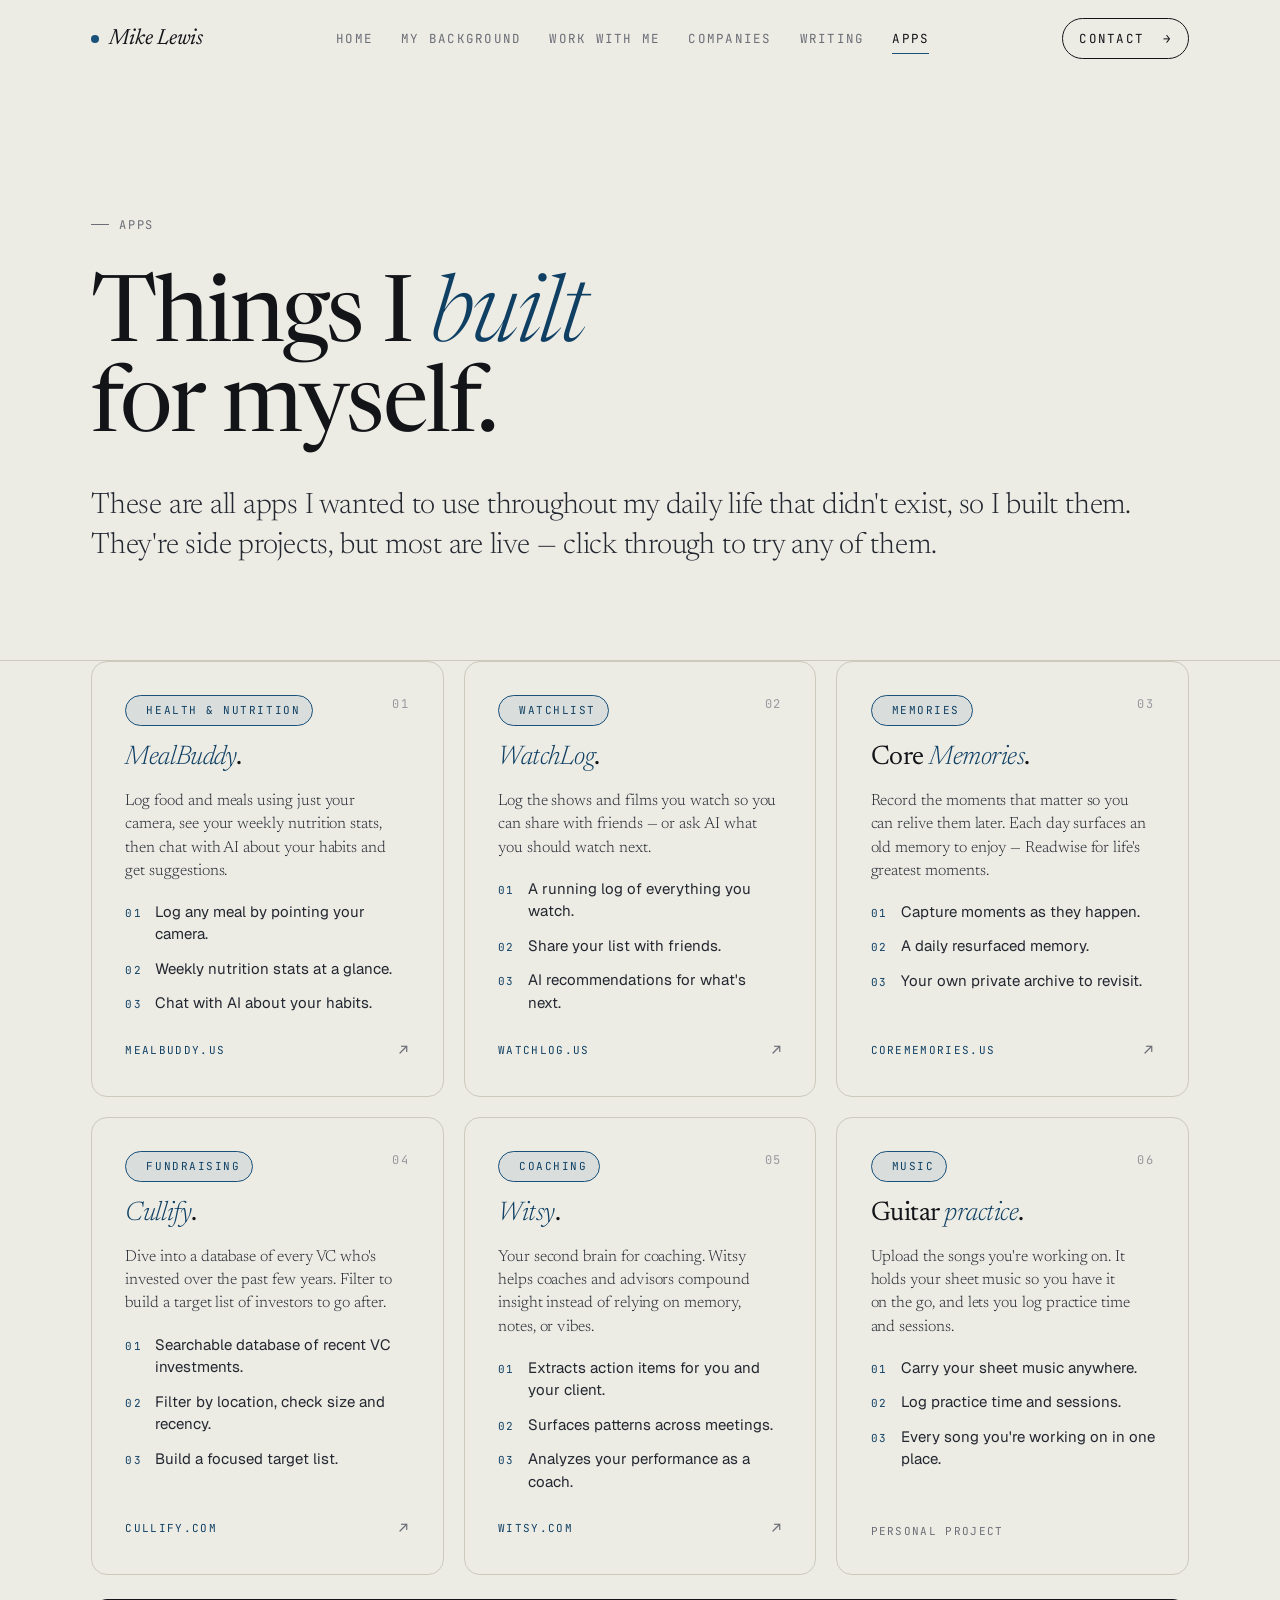
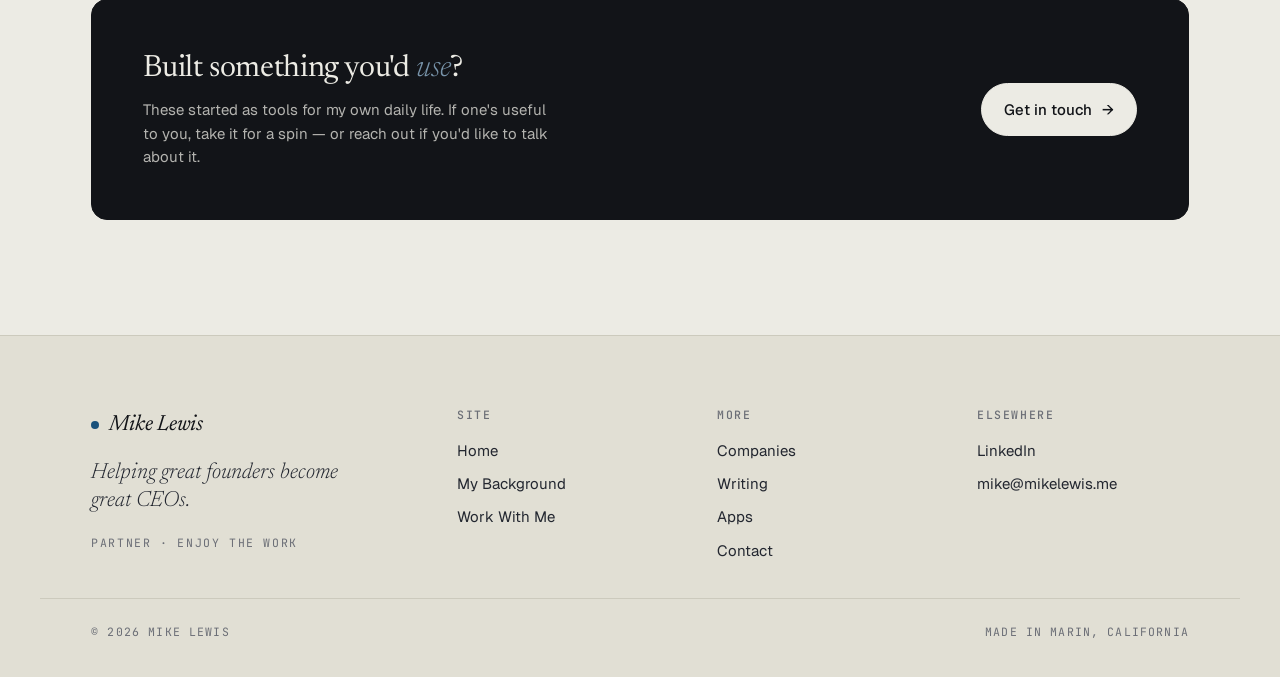
==== apps.html @ 2374118b "Add Apps page" ====
<!doctype html>
<html lang="en">
<head>
  <meta charset="utf-8" />
  <meta name="viewport" content="width=device-width, initial-scale=1" />
  <title>Apps — Mike Lewis</title>
  <meta name="description" content="Apps Mike Lewis built for his own daily life — MealBuddy, WatchLog, Core Memories, Cullify, Witsy and more. Most are live; try any of them." />
  <link rel="icon" type="image/svg+xml" href="favicon.svg" />
  <meta property="og:type" content="website" />
  <meta property="og:site_name" content="Mike Lewis" />
  <meta property="og:title" content="Apps — Mike Lewis" />
  <meta property="og:description" content="Apps Mike Lewis built for his own daily life — MealBuddy, WatchLog, Core Memories, Cullify, Witsy and more. Most are live; try any of them." />
  <meta property="og:image" content="https://mikelewis.me/images/Main%20Image%20of%20Mike.jpg" />
  <meta property="og:url" content="https://mikelewis.me/apps.html" />
  <meta name="twitter:card" content="summary_large_image" />
  <link rel="stylesheet" href="site.css" />
  <style>
    .page-hero { padding: clamp(72px, 10vw, 140px) 0 clamp(40px, 5vw, 64px); }
    .page-hero h1 { max-width: 16ch; }
    .page-hero .lede { margin-top: 32px; max-width: 62ch; }

    /* App grid ---------------------------------------------------- */
    .apps {
      display: grid;
      grid-template-columns: repeat(3, 1fr);
      gap: 20px;
    }
    @media (max-width: 980px) { .apps { grid-template-columns: 1fr 1fr; } }
    @media (max-width: 680px) { .apps { grid-template-columns: 1fr; } }

    .app {
      position: relative;
      border: 1px solid var(--rule);
      border-radius: 16px;
      background: var(--paper);
      padding: clamp(26px, 2.6vw, 34px);
      display: flex;
      flex-direction: column;
      gap: 18px;
      transition: background .25s ease, border-color .25s ease;
    }
    .app:hover { background: var(--paper-2); border-color: var(--rule-strong); }
    a.app:hover { border-color: var(--ink); }

    .app .top-row {
      display: flex; align-items: flex-start; justify-content: space-between; gap: 18px;
    }
    .app .cat {
      display: inline-flex; align-items: center; gap: 8px;
      font-family: var(--mono);
      font-size: 11px;
      letter-spacing: 0.14em;
      text-transform: uppercase;
      color: var(--accent-ink);
      padding: 6px 12px;
      border: 1px solid var(--accent);
      border-radius: 999px;
      background: color-mix(in oklab, var(--accent) 9%, transparent);
      white-space: nowrap;
    }
    .app .index {
      font-family: var(--mono);
      font-size: 12px;
      letter-spacing: 0.14em;
      color: var(--muted-2);
    }

    .app h3 {
      font-size: clamp(24px, 2.1vw, 30px);
      line-height: 1.05;
      letter-spacing: -0.018em;
    }
    .app h3 em { font-style: italic; color: var(--accent-ink); font-weight: 300; }

    .app .desc {
      font-family: var(--serif);
      font-size: clamp(16px, 1.2vw, 18px);
      font-weight: 300;
      line-height: 1.45;
      letter-spacing: -0.004em;
      color: var(--ink-2);
      margin: 0;
    }

    .app .features {
      list-style: none;
      padding: 0;
      margin: 0;
      display: flex;
      flex-direction: column;
      gap: 12px;
    }
    .app .features li {
      display: grid;
      grid-template-columns: 18px 1fr;
      gap: 12px;
      align-items: baseline;
      font-size: 15px;
      line-height: 1.5;
      color: var(--ink-2);
    }
    .app .features li .k {
      font-family: var(--mono);
      font-size: 11px;
      letter-spacing: 0.12em;
      color: var(--accent-ink);
    }

    .app .foot {
      margin-top: auto;
      padding-top: 6px;
      display: flex; align-items: center; justify-content: space-between; gap: 10px;
      font-family: var(--mono);
      font-size: 11px;
      letter-spacing: 0.12em;
      text-transform: uppercase;
      color: var(--muted);
    }
    .app .foot .domain { color: var(--accent-ink); }
    .app .foot .private { color: var(--muted); }
    .app .foot .arrow { font-size: 15px; transition: transform .2s ease; }
    a.app:hover .foot .arrow { transform: translate(2px, -2px); }

    /* Closing band ------------------------------------------------ */
    .apps-note {
      margin-top: 24px;
      border: 1px solid var(--ink);
      border-radius: 16px;
      background: var(--ink);
      color: var(--paper);
      padding: clamp(32px, 4vw, 52px);
      display: flex;
      align-items: center;
      justify-content: space-between;
      gap: 32px;
      flex-wrap: wrap;
    }
    .apps-note h3 { color: var(--paper); font-size: clamp(24px, 2.4vw, 34px); max-width: 20ch; }
    .apps-note h3 em { font-style: italic; color: color-mix(in oklab, var(--accent) 55%, var(--paper)); font-weight: 300; }
    .apps-note p { color: color-mix(in oklab, var(--paper) 74%, transparent); max-width: 44ch; margin: 12px 0 0; font-size: 15px; }
    .apps-note .btn { background: var(--paper); color: var(--ink); border-color: var(--paper); }
    .apps-note .btn:hover { background: var(--paper-2); }
  </style>
</head>
<body>

<header class="nav">
  <div class="nav-inner">
    <a href="index.html" class="brand"><span class="dot"></span> Mike Lewis</a>
    <nav class="nav-links" aria-label="Primary">
      <a href="index.html">Home</a>
      <a href="my-background.html">My Background</a>
      <a href="work-with-me.html">Work With Me</a>
      <a href="companies.html">Companies</a>
      <a href="writing.html">Writing</a>
      <a href="apps.html" class="active">Apps</a>
    </nav>
    <a href="contact.html" class="nav-cta">Contact &nbsp;→</a>
    <button class="nav-mobile-toggle" aria-label="Menu">≡</button>
  </div>
  <div class="nav-drawer" hidden>
    <nav class="nav-links" aria-label="Mobile">
      <a href="index.html">Home</a>
      <a href="my-background.html">My Background</a>
      <a href="work-with-me.html">Work With Me</a>
      <a href="companies.html">Companies</a>
      <a href="writing.html">Writing</a>
      <a href="apps.html">Apps</a>
    </nav>
    <a href="contact.html" class="nav-cta">Contact &nbsp;→</a>
  </div>
</header>

<main data-screen-label="Apps">

  <section class="page-hero">
    <div class="wrap">
      <p class="eyebrow reveal">Apps</p>
      <h1 class="reveal" style="margin-top:28px;">
        Things I <em>built</em> for myself.
      </h1>
      <p class="lede reveal">
        These are all apps I wanted to use throughout my daily life that didn't
        exist, so I built them. They're side projects, but most are live — click
        through to try any of them.
      </p>
    </div>
  </section>

  <section style="padding-top: 0;" data-screen-label="Apps / The apps">
    <div class="wrap">
      <div class="apps">

        <a class="app reveal" href="https://mealbuddy.us" target="_blank" rel="noopener" data-screen-label="Apps / MealBuddy">
          <div class="top-row">
            <span class="cat"><span class="dot"></span> Health &amp; Nutrition</span>
            <span class="index">01</span>
          </div>
          <h3><em>MealBuddy</em>.</h3>
          <p class="desc">
            Log food and meals using just your camera, see your weekly nutrition
            stats, then chat with AI about your habits and get suggestions.
          </p>
          <ul class="features">
            <li><span class="k">01</span><span>Log any meal by pointing your camera.</span></li>
            <li><span class="k">02</span><span>Weekly nutrition stats at a glance.</span></li>
            <li><span class="k">03</span><span>Chat with AI about your habits.</span></li>
          </ul>
          <div class="foot"><span class="domain">mealbuddy.us</span><span class="arrow">↗</span></div>
        </a>

        <a class="app reveal" href="https://watchlog.us" target="_blank" rel="noopener" data-screen-label="Apps / WatchLog">
          <div class="top-row">
            <span class="cat"><span class="dot"></span> Watchlist</span>
            <span class="index">02</span>
          </div>
          <h3><em>WatchLog</em>.</h3>
          <p class="desc">
            Log the shows and films you watch so you can share with friends — or
            ask AI what you should watch next.
          </p>
          <ul class="features">
            <li><span class="k">01</span><span>A running log of everything you watch.</span></li>
            <li><span class="k">02</span><span>Share your list with friends.</span></li>
            <li><span class="k">03</span><span>AI recommendations for what's next.</span></li>
          </ul>
          <div class="foot"><span class="domain">watchlog.us</span><span class="arrow">↗</span></div>
        </a>

        <a class="app reveal" href="https://corememories.us" target="_blank" rel="noopener" data-screen-label="Apps / Core Memories">
          <div class="top-row">
            <span class="cat"><span class="dot"></span> Memories</span>
            <span class="index">03</span>
          </div>
          <h3>Core <em>Memories</em>.</h3>
          <p class="desc">
            Record the moments that matter so you can relive them later. Each day
            surfaces an old memory to enjoy — Readwise for life's greatest moments.
          </p>
          <ul class="features">
            <li><span class="k">01</span><span>Capture moments as they happen.</span></li>
            <li><span class="k">02</span><span>A daily resurfaced memory.</span></li>
            <li><span class="k">03</span><span>Your own private archive to revisit.</span></li>
          </ul>
          <div class="foot"><span class="domain">corememories.us</span><span class="arrow">↗</span></div>
        </a>

        <a class="app reveal" href="https://cullify.com" target="_blank" rel="noopener" data-screen-label="Apps / Cullify">
          <div class="top-row">
            <span class="cat"><span class="dot"></span> Fundraising</span>
            <span class="index">04</span>
          </div>
          <h3><em>Cullify</em>.</h3>
          <p class="desc">
            Dive into a database of every VC who's invested over the past few
            years. Filter to build a target list of investors to go after.
          </p>
          <ul class="features">
            <li><span class="k">01</span><span>Searchable database of recent VC investments.</span></li>
            <li><span class="k">02</span><span>Filter by location, check size and recency.</span></li>
            <li><span class="k">03</span><span>Build a focused target list.</span></li>
          </ul>
          <div class="foot"><span class="domain">cullify.com</span><span class="arrow">↗</span></div>
        </a>

        <a class="app reveal" href="https://witsy.com" target="_blank" rel="noopener" data-screen-label="Apps / Witsy">
          <div class="top-row">
            <span class="cat"><span class="dot"></span> Coaching</span>
            <span class="index">05</span>
          </div>
          <h3><em>Witsy</em>.</h3>
          <p class="desc">
            Your second brain for coaching. Witsy helps coaches and advisors
            compound insight instead of relying on memory, notes, or vibes.
          </p>
          <ul class="features">
            <li><span class="k">01</span><span>Extracts action items for you and your client.</span></li>
            <li><span class="k">02</span><span>Surfaces patterns across meetings.</span></li>
            <li><span class="k">03</span><span>Analyzes your performance as a coach.</span></li>
          </ul>
          <div class="foot"><span class="domain">witsy.com</span><span class="arrow">↗</span></div>
        </a>

        <article class="app reveal" data-screen-label="Apps / Guitar practice">
          <div class="top-row">
            <span class="cat"><span class="dot"></span> Music</span>
            <span class="index">06</span>
          </div>
          <h3>Guitar <em>practice</em>.</h3>
          <p class="desc">
            Upload the songs you're working on. It holds your sheet music so you
            have it on the go, and lets you log practice time and sessions.
          </p>
          <ul class="features">
            <li><span class="k">01</span><span>Carry your sheet music anywhere.</span></li>
            <li><span class="k">02</span><span>Log practice time and sessions.</span></li>
            <li><span class="k">03</span><span>Every song you're working on in one place.</span></li>
          </ul>
          <div class="foot"><span class="private">Personal project</span></div>
        </article>

      </div>

      <div class="apps-note reveal">
        <div>
          <h3>Built something you'd <em>use</em>?</h3>
          <p>These started as tools for my own daily life. If one's useful to you, take it for a spin — or reach out if you'd like to talk about it.</p>
        </div>
        <a href="contact.html" class="btn">Get in touch <span class="arrow">→</span></a>
      </div>
    </div>
  </section>

</main>

<footer class="footer">
  <div class="footer-inner">
    <div>
      <a href="index.html" class="brand"><span class="dot"></span> Mike Lewis</a>
      <p class="tagline" style="margin-top:16px;">Helping great founders become great CEOs.</p>
      <p class="mono" style="font-size:11.5px; letter-spacing:0.14em; text-transform:uppercase; color:var(--muted); margin:0;">Partner · Enjoy The Work</p>
    </div>
    <div>
      <h4>Site</h4>
      <ul class="footer-nav">
        <li><a href="index.html">Home</a></li>
        <li><a href="my-background.html">My Background</a></li>
        <li><a href="work-with-me.html">Work With Me</a></li>
      </ul>
    </div>
    <div>
      <h4>More</h4>
      <ul class="footer-nav">
        <li><a href="companies.html">Companies</a></li>
        <li><a href="writing.html">Writing</a></li>
        <li><a href="apps.html">Apps</a></li>
        <li><a href="contact.html">Contact</a></li>
      </ul>
    </div>
    <div>
      <h4>Elsewhere</h4>
      <ul>
        <li><a href="https://www.linkedin.com/in/mikelewis/" target="_blank" rel="noopener">LinkedIn</a></li>
        <li><a href="mailto:mike@mikelewis.me">mike@mikelewis.me</a></li>
      </ul>
    </div>
  </div>
  <div class="footer-meta">
    <span>© 2026 Mike Lewis</span>
    <span>Made in Marin, California</span>
  </div>
</footer>

<script src="site.js"></script>
</body>
</html>
---- site.css ----
/* ------------------------------------------------------------------
   Mike Lewis — shared site styles
   Aesthetic: cool neutral bone paper, editorial serif headlines with
   italic emphasis, mono labels, restrained deep ink-blue accent.
   Reads advisor / operator, not editorial-warm.
------------------------------------------------------------------ */

@import url("https://fonts.googleapis.com/css2?family=Newsreader:ital,opsz,wght@0,6..72,300..700;1,6..72,300..700&family=Geist:wght@300..700&family=JetBrains+Mono:wght@400;500&display=swap");

:root {
  /* Palette */
  --paper:        #ecebe4;
  --paper-2:      #e1dfd4;
  --paper-3:      #d4d1c4;
  --ink:          #121418;
  --ink-2:        #232730;
  --muted:        #6b6e76;
  --muted-2:      #98999f;
  --rule:         #cccabd;
  --rule-strong:  #b4b1a1;
  --accent:       oklch(0.42 0.09 245);  /* deep ink-blue */
  --accent-ink:   oklch(0.36 0.08 245);

  /* Type */
  --serif: "Newsreader", "Source Serif Pro", Georgia, serif;
  --sans:  "Geist", -apple-system, BlinkMacSystemFont, "Helvetica Neue", Helvetica, Arial, sans-serif;
  --mono:  "JetBrains Mono", ui-monospace, "SFMono-Regular", Menlo, Consolas, monospace;

  /* Rhythm */
  --maxw: 1200px;
  --gutter: clamp(20px, 4vw, 56px);
}

* { box-sizing: border-box; }

html, body {
  margin: 0;
  padding: 0;
  background: var(--paper);
  color: var(--ink);
  font-family: var(--sans);
  font-size: 17px;
  line-height: 1.55;
  -webkit-font-smoothing: antialiased;
  text-rendering: optimizeLegibility;
}

img, svg { display: block; max-width: 100%; }

a { color: inherit; text-decoration: none; }

::selection { background: var(--ink); color: var(--paper); }

/* Type ------------------------------------------------------------ */

h1, h2, h3, h4 {
  font-family: var(--serif);
  font-weight: 400;
  letter-spacing: -0.012em;
  line-height: 1.05;
  margin: 0;
  text-wrap: balance;
}

h1 {
  font-size: clamp(48px, 7.2vw, 104px);
  letter-spacing: -0.022em;
  line-height: 0.98;
}
h1 em, h2 em, h3 em {
  font-style: italic;
  color: var(--accent-ink);
  font-weight: 300;
}

h2 { font-size: clamp(34px, 4.4vw, 60px); }
h3 { font-size: clamp(22px, 2.2vw, 30px); line-height: 1.15; }
h4 { font-size: clamp(18px, 1.6vw, 22px); line-height: 1.25; }

p { margin: 0 0 1em; text-wrap: pretty; }

.lede {
  font-family: var(--serif);
  font-size: clamp(22px, 2.3vw, 30px);
  line-height: 1.35;
  font-weight: 300;
  color: var(--ink-2);
  letter-spacing: -0.008em;
  max-width: 28ch;
}

.eyebrow {
  font-family: var(--mono);
  text-transform: uppercase;
  font-size: 12px;
  letter-spacing: 0.14em;
  color: var(--muted);
  display: inline-flex;
  align-items: center;
  gap: 10px;
}
.eyebrow::before {
  content: "";
  display: inline-block;
  width: 18px;
  height: 1px;
  background: var(--muted);
}

.mono { font-family: var(--mono); }
.serif { font-family: var(--serif); }

.italic { font-style: italic; color: var(--accent-ink); font-weight: 300; }

.muted { color: var(--muted); }

/* Layout ---------------------------------------------------------- */

.wrap {
  max-width: var(--maxw);
  margin: 0 auto;
  padding: 0 var(--gutter);
}

section {
  padding: clamp(64px, 9vw, 128px) 0;
  position: relative;
}

section + section { border-top: 1px solid var(--rule); }

.section-head {
  display: grid;
  grid-template-columns: 220px 1fr;
  gap: 48px;
  margin-bottom: 56px;
  align-items: baseline;
}
.section-head .label { padding-top: 8px; }
@media (max-width: 800px) {
  .section-head { grid-template-columns: 1fr; gap: 18px; margin-bottom: 36px; }
}

/* Nav ------------------------------------------------------------- */

.nav {
  position: sticky;
  top: 0;
  z-index: 50;
  background: color-mix(in oklab, var(--paper) 88%, transparent);
  backdrop-filter: saturate(120%) blur(8px);
  border-bottom: 1px solid transparent;
  transition: border-color .25s ease, background .25s ease;
}
.nav.scrolled { border-bottom-color: var(--rule); }

.nav-inner {
  max-width: var(--maxw);
  margin: 0 auto;
  padding: 18px var(--gutter);
  display: flex;
  align-items: center;
  justify-content: space-between;
  gap: 24px;
}

.brand {
  font-family: var(--serif);
  font-size: 22px;
  font-style: italic;
  font-weight: 400;
  letter-spacing: -0.01em;
  display: inline-flex;
  align-items: center;
  gap: 10px;
}
.brand .dot {
  width: 8px; height: 8px; border-radius: 50%;
  background: var(--accent);
  display: inline-block;
}

.nav-links {
  display: flex;
  gap: 28px;
  font-family: var(--mono);
  font-size: 12.5px;
  text-transform: uppercase;
  letter-spacing: 0.10em;
  color: var(--muted);
}
.nav-links a {
  position: relative;
  padding: 6px 0;
  transition: color .15s ease;
}
.nav-links a:hover { color: var(--ink); }
.nav-links a.active { color: var(--ink); }
.nav-links a.active::after {
  content: "";
  position: absolute;
  left: 0; right: 0;
  bottom: 0;
  height: 1px;
  background: var(--accent);
}

.nav-cta {
  font-family: var(--mono);
  font-size: 12.5px;
  text-transform: uppercase;
  letter-spacing: 0.10em;
  padding: 10px 16px;
  border: 1px solid var(--ink);
  border-radius: 999px;
  color: var(--ink);
  transition: background .15s ease, color .15s ease;
}
.nav-cta:hover { background: var(--ink); color: var(--paper); }

.nav-mobile-toggle {
  display: none;
  border: 1px solid var(--rule-strong);
  background: transparent;
  width: 38px; height: 38px;
  border-radius: 999px;
  color: var(--ink);
  cursor: pointer;
  font-family: var(--mono);
  font-size: 14px;
}

@media (max-width: 900px) {
  .nav-links, .nav-cta { display: none; }
  .nav-mobile-toggle { display: inline-flex; align-items: center; justify-content: center; }
  .nav-drawer .nav-links { display: flex; flex-direction: column; gap: 8px; padding: 8px 0 18px; }
  .nav-drawer .nav-cta { display: inline-flex; align-self: flex-start; margin-bottom: 8px; }
  .nav-drawer { padding: 8px var(--gutter) 24px; border-top: 1px solid var(--rule); }
  .nav-drawer[hidden] { display: none; }
}

/* Buttons --------------------------------------------------------- */

.btn {
  display: inline-flex;
  align-items: center;
  gap: 10px;
  font-family: var(--sans);
  font-size: 15px;
  font-weight: 500;
  padding: 14px 22px;
  border-radius: 999px;
  border: 1px solid var(--ink);
  background: var(--ink);
  color: var(--paper);
  cursor: pointer;
  transition: transform .15s ease, background .15s ease, color .15s ease;
}
.btn:hover { background: var(--ink-2); }
.btn .arrow { transition: transform .2s ease; }
.btn:hover .arrow { transform: translateX(3px); }
.btn.ghost {
  background: transparent;
  color: var(--ink);
}
.btn.ghost:hover { background: var(--ink); color: var(--paper); }
.btn.link {
  border: none;
  background: transparent;
  color: var(--ink);
  padding: 0;
  border-radius: 0;
  border-bottom: 1px solid var(--ink);
  padding-bottom: 3px;
  font-weight: 500;
  font-size: 16px;
}
.btn.link:hover { color: var(--accent-ink); border-color: var(--accent); }

/* Cards ----------------------------------------------------------- */

.card {
  background: var(--paper);
  border: 1px solid var(--rule);
  border-radius: 14px;
  padding: 32px 28px;
  display: flex;
  flex-direction: column;
  gap: 14px;
  transition: background .2s ease, border-color .2s ease, transform .2s ease;
}
.card:hover { background: var(--paper-2); border-color: var(--rule-strong); }

.card .num {
  font-family: var(--mono);
  font-size: 12px;
  letter-spacing: 0.14em;
  color: var(--muted);
}

.card h3 { letter-spacing: -0.015em; }
.card p { color: var(--ink-2); margin: 0; }

/* Tiles (Explore further) ---------------------------------------- */

.tile {
  display: block;
  padding: 36px 32px;
  border: 1px solid var(--rule);
  border-radius: 16px;
  background: var(--paper);
  transition: background .2s ease, border-color .2s ease;
  height: 100%;
}
.tile:hover { background: var(--paper-2); border-color: var(--ink); }
.tile .arrow-row {
  display: flex; justify-content: space-between; align-items: flex-end;
  margin-top: 56px;
}
.tile .arrow-row .arrow { font-family: var(--mono); font-size: 22px; }
.tile .arrow-row .label { font-family: var(--mono); font-size: 11.5px; letter-spacing: 0.14em; color: var(--muted); text-transform: uppercase; }
.tile h3 { font-size: 30px; line-height: 1.05; max-width: 18ch; }

/* Quote ----------------------------------------------------------- */

.quote {
  font-family: var(--serif);
  font-size: clamp(26px, 3vw, 40px);
  line-height: 1.2;
  font-weight: 300;
  letter-spacing: -0.012em;
  text-wrap: balance;
}
.quote em { font-style: italic; color: var(--accent-ink); }
.attribution {
  font-family: var(--mono);
  font-size: 12px;
  letter-spacing: 0.14em;
  text-transform: uppercase;
  color: var(--muted);
  margin-top: 18px;
  display: flex; align-items: center; gap: 12px;
}
.attribution::before {
  content: "";
  width: 28px; height: 1px;
  background: var(--muted);
  display: inline-block;
}

/* Footer ---------------------------------------------------------- */

.footer {
  border-top: 1px solid var(--rule);
  background: var(--paper-2);
}
.footer-inner {
  max-width: var(--maxw);
  margin: 0 auto;
  padding: 72px var(--gutter) 36px;
  display: grid;
  grid-template-columns: 1.5fr 1fr 1fr 1fr;
  gap: 48px;
}
.footer h4 {
  font-family: var(--mono);
  font-size: 11.5px;
  letter-spacing: 0.14em;
  text-transform: uppercase;
  color: var(--muted);
  font-weight: 500;
  margin: 0 0 16px;
}
.footer ul { list-style: none; padding: 0; margin: 0; display: flex; flex-direction: column; gap: 10px; font-size: 15px; }
.footer ul a { color: var(--ink-2); }
.footer ul a:hover { color: var(--accent-ink); }
.footer-meta {
  max-width: var(--maxw);
  margin: 0 auto;
  padding: 24px var(--gutter) 36px;
  border-top: 1px solid var(--rule);
  font-family: var(--mono);
  font-size: 11.5px;
  letter-spacing: 0.10em;
  text-transform: uppercase;
  color: var(--muted);
  display: flex; justify-content: space-between; align-items: center; flex-wrap: wrap; gap: 12px;
}
.footer .tagline {
  font-family: var(--serif);
  font-style: italic;
  font-size: 22px;
  line-height: 1.3;
  color: var(--ink-2);
  font-weight: 300;
  max-width: 22ch;
  margin: 0 0 18px;
}
@media (max-width: 800px) {
  .footer-inner { grid-template-columns: 1fr 1fr; }
}

/* Reveal animation ----------------------------------------------- */

.reveal {
  opacity: 0;
  transform: translateY(14px);
  transition: opacity .8s ease, transform .8s ease;
}
.reveal.in {
  opacity: 1;
  transform: none;
}
@media (prefers-reduced-motion: reduce) {
  .reveal { opacity: 1; transform: none; transition: none; }
}

/* Striped placeholder -------------------------------------------- */

.placeholder {
  position: relative;
  background:
    repeating-linear-gradient(135deg,
      var(--paper-3) 0 12px,
      var(--paper-2) 12px 24px);
  border: 1px solid var(--rule-strong);
  border-radius: 12px;
  display: flex;
  align-items: center;
  justify-content: center;
  color: var(--muted);
  font-family: var(--mono);
  font-size: 11.5px;
  letter-spacing: 0.14em;
  text-transform: uppercase;
  overflow: hidden;
}
.placeholder span {
  background: var(--paper);
  border: 1px solid var(--rule-strong);
  padding: 6px 10px;
  border-radius: 999px;
}

/* Form ----------------------------------------------------------- */

.field {
  display: flex;
  flex-direction: column;
  gap: 8px;
}
.field label {
  font-family: var(--mono);
  font-size: 11.5px;
  letter-spacing: 0.14em;
  text-transform: uppercase;
  color: var(--muted);
}
.field input, .field textarea, .field select {
  font-family: var(--sans);
  font-size: 16px;
  color: var(--ink);
  background: transparent;
  border: none;
  border-bottom: 1px solid var(--rule-strong);
  padding: 12px 0;
  transition: border-color .15s ease;
  width: 100%;
  border-radius: 0;
  outline: none;
}
.field input:focus, .field textarea:focus, .field select:focus { border-bottom-color: var(--ink); }
.field textarea { resize: vertical; min-height: 140px; line-height: 1.55; }
.field.error input, .field.error textarea {
  border-bottom-color: var(--accent);
}
.field .error-msg {
  font-family: var(--mono);
  font-size: 11px;
  letter-spacing: 0.10em;
  text-transform: uppercase;
  color: var(--accent-ink);
}

/* Utility -------------------------------------------------------- */

.hr-soft { height: 1px; background: var(--rule); border: 0; margin: 0; }
.flex { display: flex; }
.col { display: flex; flex-direction: column; }
.gap-sm { gap: 12px; }
.gap-md { gap: 24px; }
.gap-lg { gap: 48px; }
.center { text-align: center; }

/* List with hairline dividers ------------------------------------ */

ul.hairline {
  list-style: none;
  padding: 0;
  margin: 0;
  border-top: 1px solid var(--rule);
}
ul.hairline li {
  display: grid;
  grid-template-columns: 60px 1fr auto;
  gap: 32px;
  padding: 28px 0;
  border-bottom: 1px solid var(--rule);
  align-items: baseline;
}
ul.hairline li .idx {
  font-family: var(--mono);
  font-size: 12px;
  color: var(--muted);
  letter-spacing: 0.10em;
}
ul.hairline li .body {
  font-family: var(--serif);
  font-size: clamp(20px, 2vw, 26px);
  line-height: 1.3;
  letter-spacing: -0.01em;
  color: var(--ink);
  font-weight: 300;
}
ul.hairline li .body em { font-style: italic; color: var(--accent-ink); }
ul.hairline li .meta {
  font-family: var(--mono);
  font-size: 11.5px;
  color: var(--muted);
  letter-spacing: 0.10em;
  text-transform: uppercase;
}
@media (max-width: 700px) {
  ul.hairline li { grid-template-columns: 40px 1fr; gap: 16px; }
  ul.hairline li .meta { grid-column: 1 / -1; padding-left: 56px; }
}
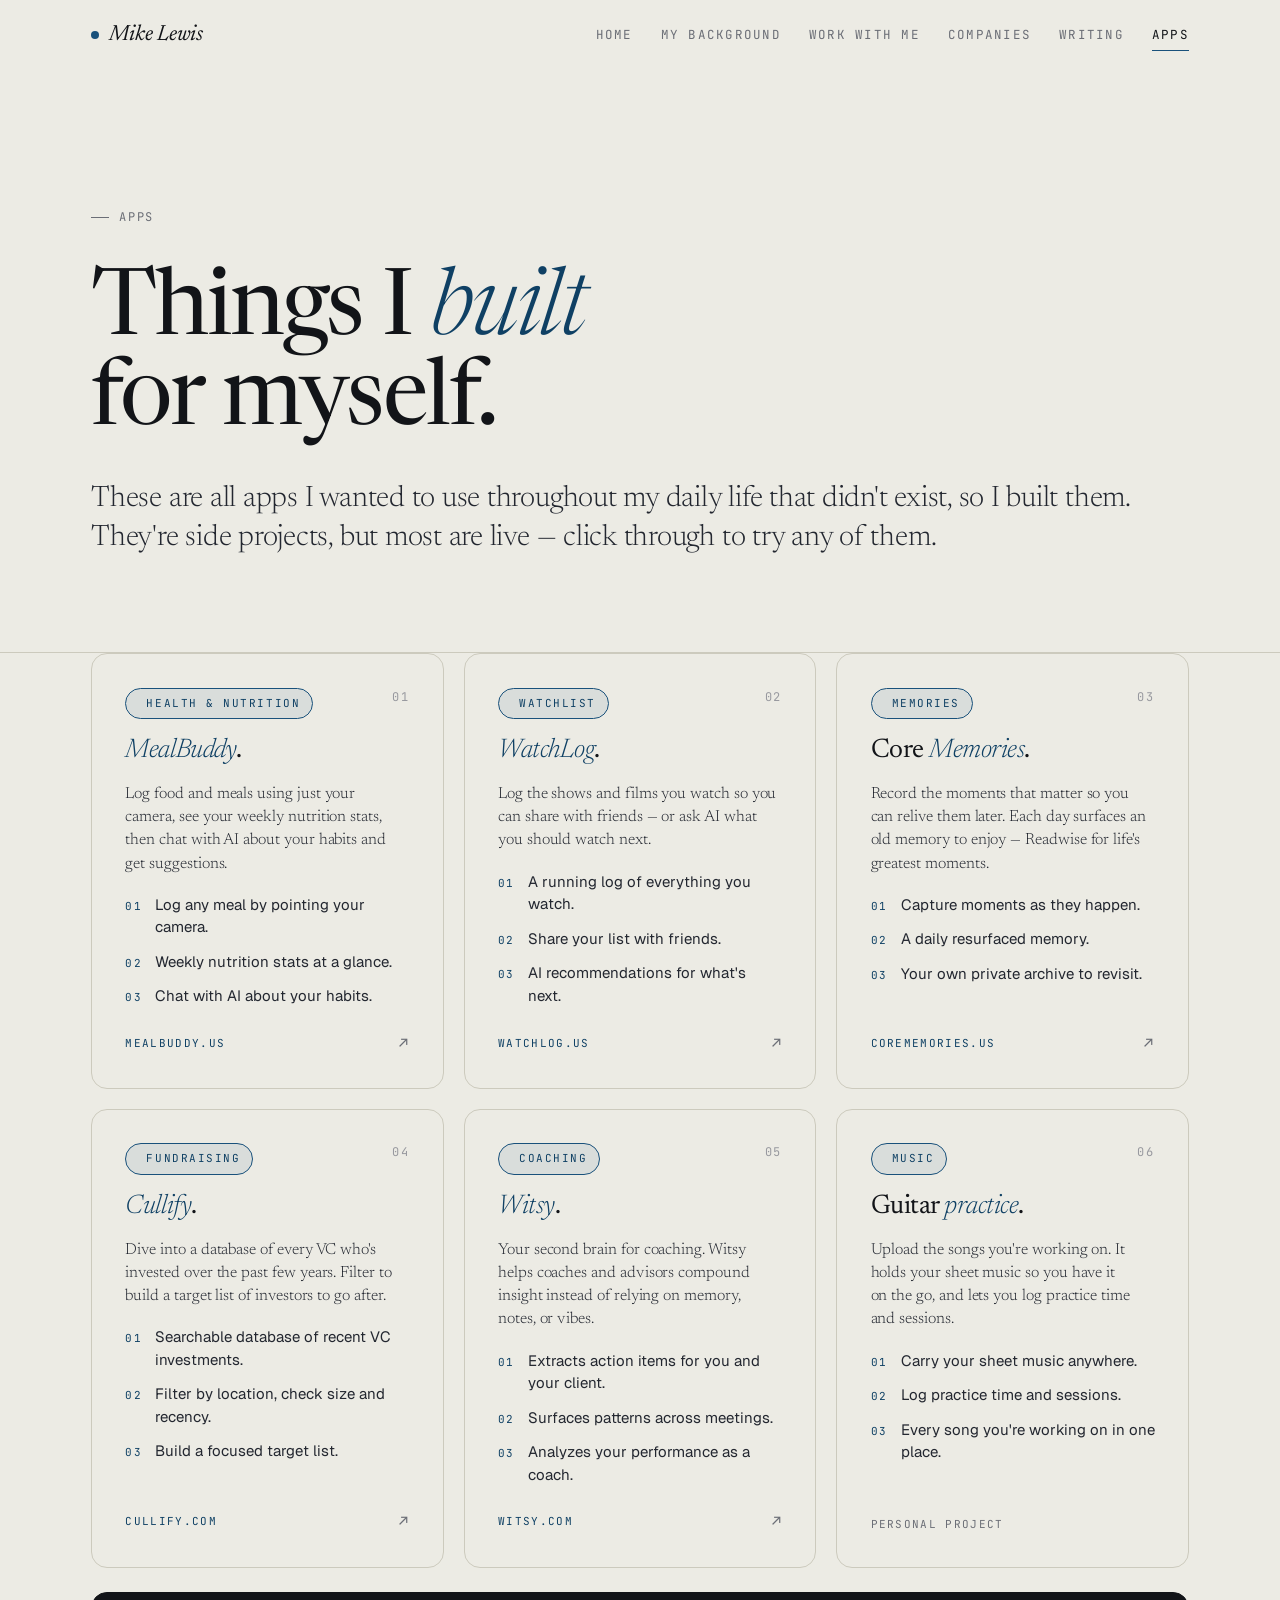
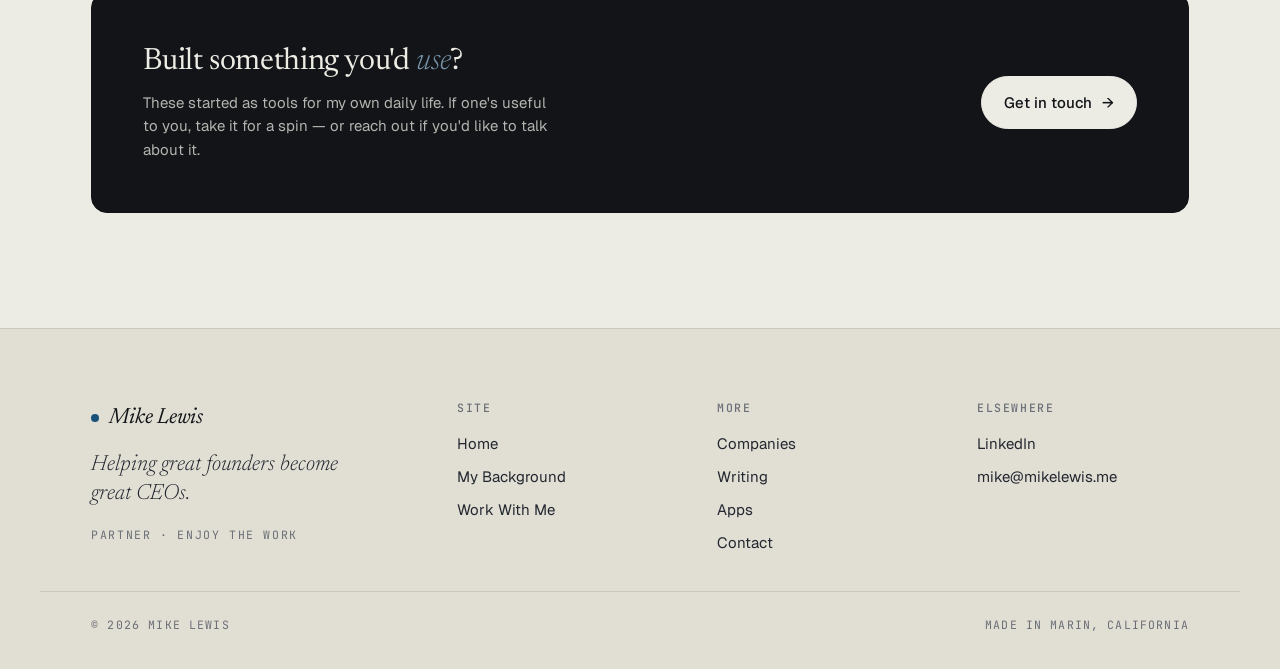
==== commit 0c464d00: "Add Apps to nav across site, remove Contact CTA" ====
--- a/apps.html
+++ b/apps.html
@@ -155,7 +155,6 @@
       <a href="writing.html">Writing</a>
       <a href="apps.html" class="active">Apps</a>
     </nav>
-    <a href="contact.html" class="nav-cta">Contact &nbsp;→</a>
     <button class="nav-mobile-toggle" aria-label="Menu">≡</button>
   </div>
   <div class="nav-drawer" hidden>
@@ -167,7 +166,6 @@
       <a href="writing.html">Writing</a>
       <a href="apps.html">Apps</a>
     </nav>
-    <a href="contact.html" class="nav-cta">Contact &nbsp;→</a>
   </div>
 </header>
 
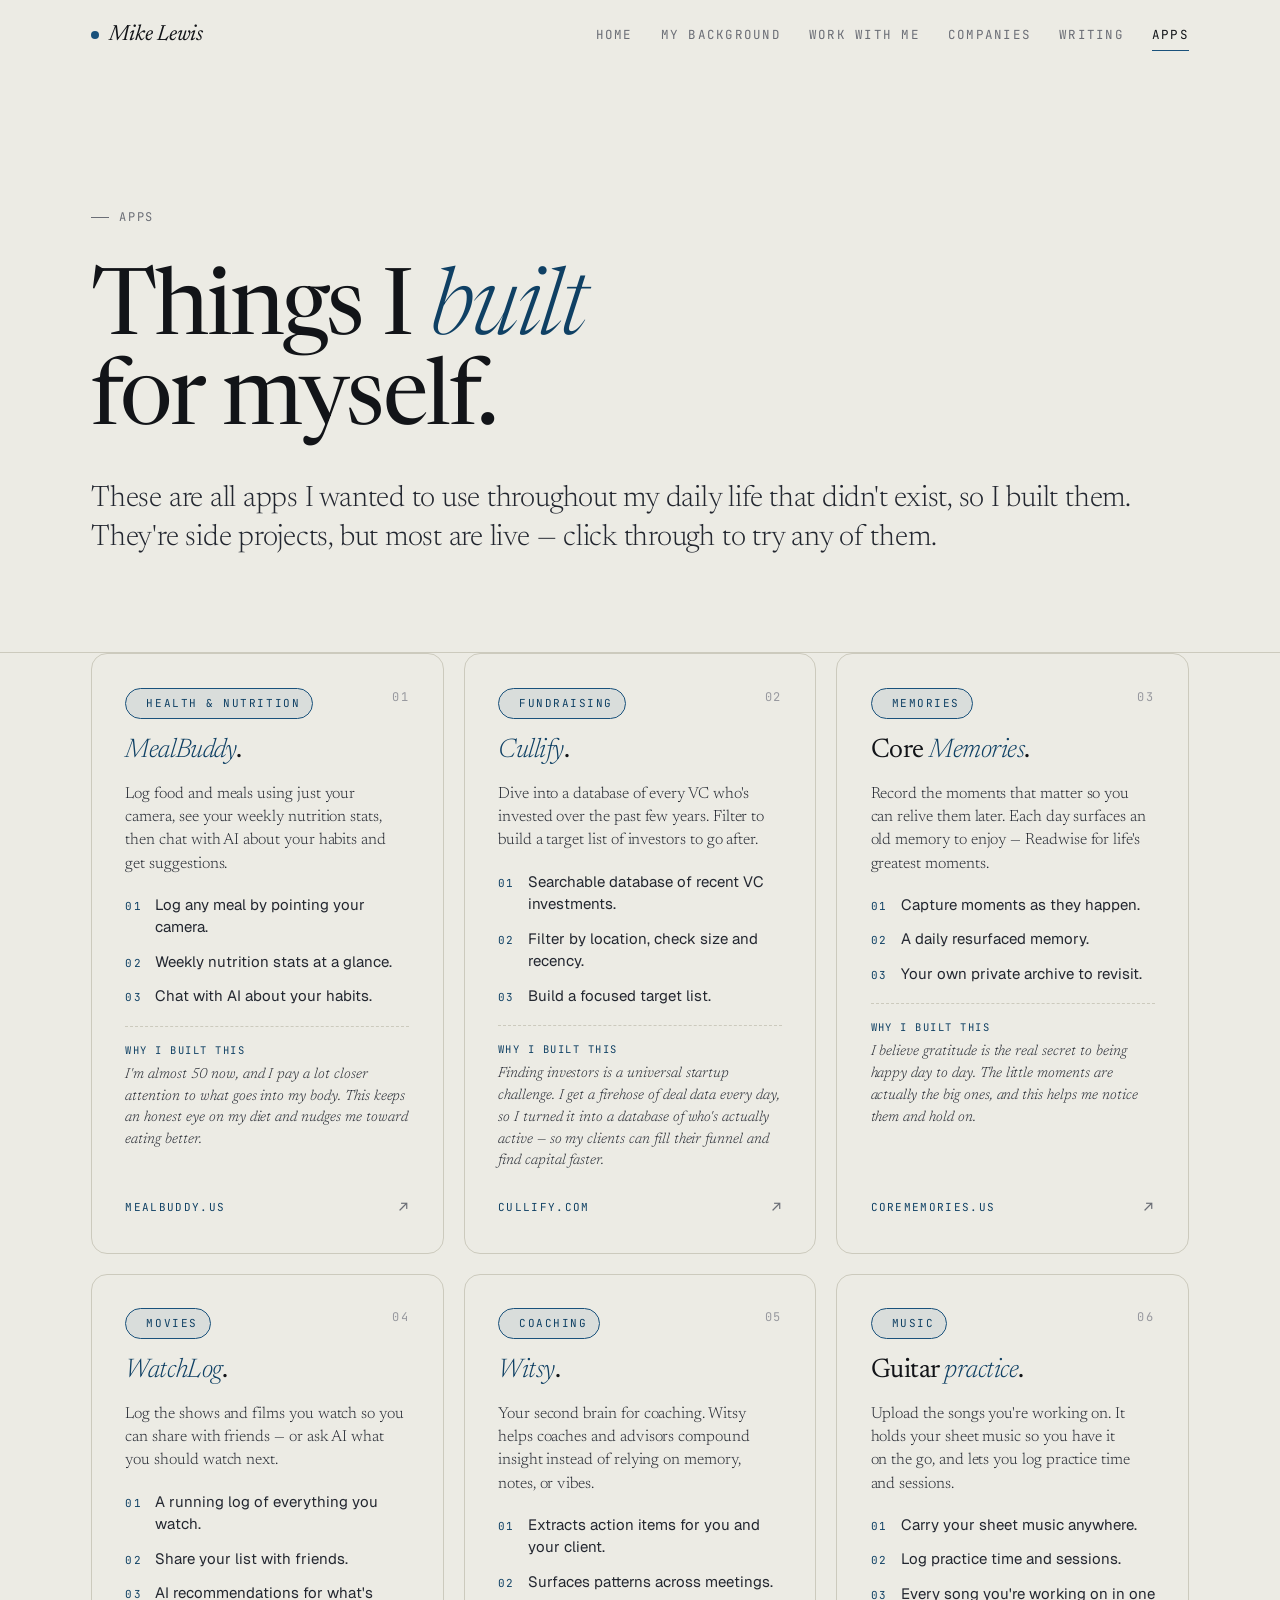
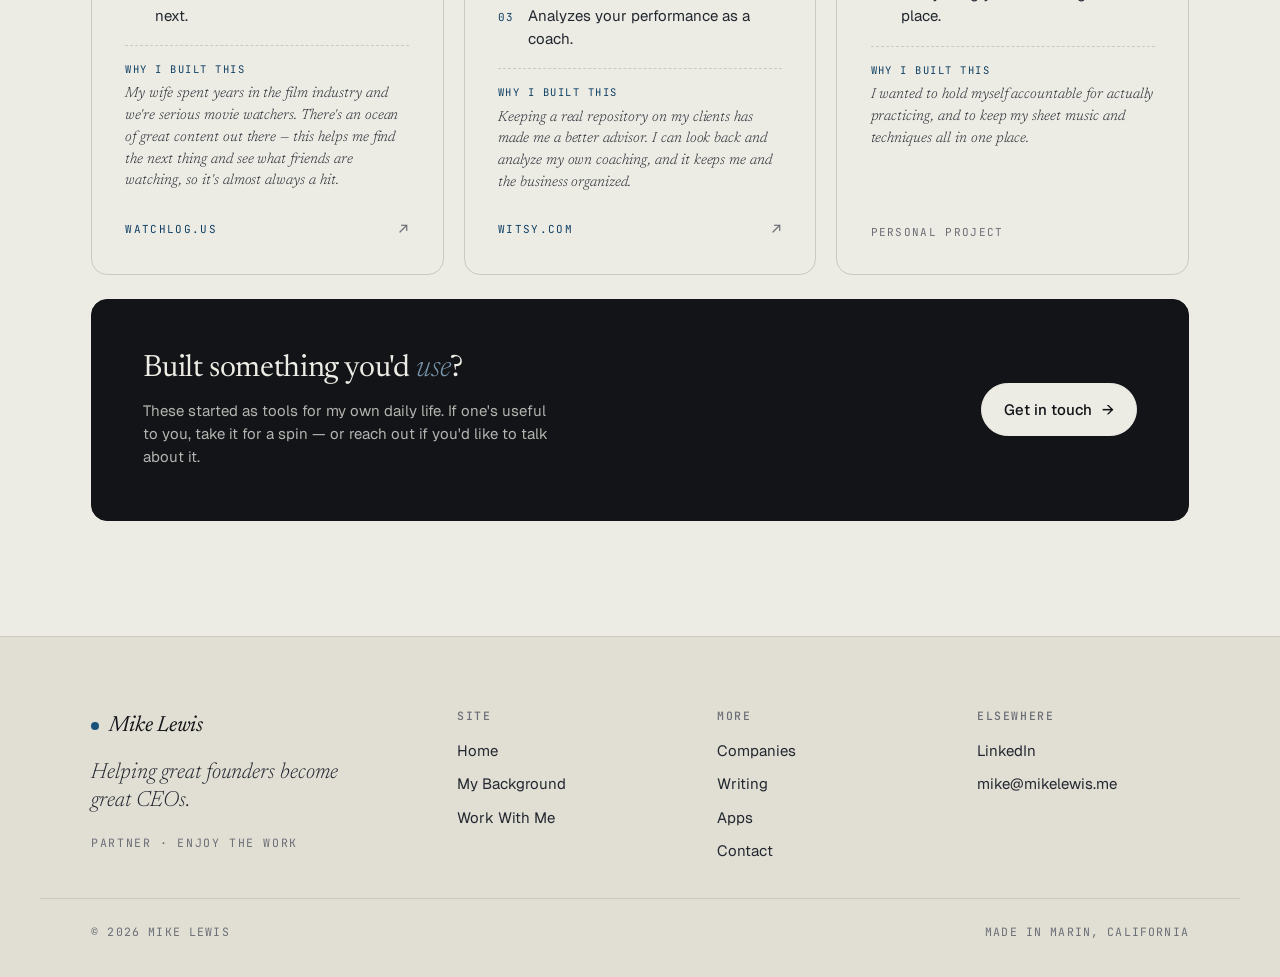
==== commit ec015ab5: "Add Apps page and wire it into site nav" ====
--- a/apps.html
+++ b/apps.html
@@ -120,6 +120,31 @@
     .app .foot .private { color: var(--muted); }
     .app .foot .arrow { font-size: 15px; transition: transform .2s ease; }
     a.app:hover .foot .arrow { transform: translate(2px, -2px); }
+
+    .app .why {
+      border-top: 1px dashed var(--rule);
+      padding-top: 15px;
+      display: flex;
+      flex-direction: column;
+      gap: 6px;
+    }
+    .app .why .lbl {
+      font-family: var(--mono);
+      font-size: 10.5px;
+      letter-spacing: 0.14em;
+      text-transform: uppercase;
+      color: var(--accent-ink);
+    }
+    .app .why p {
+      font-family: var(--serif);
+      font-size: 14.5px;
+      font-weight: 300;
+      font-style: italic;
+      line-height: 1.5;
+      letter-spacing: -0.003em;
+      color: var(--ink-2);
+      margin: 0;
+    }
 
     /* Closing band ------------------------------------------------ */
     .apps-note {
@@ -204,13 +229,61 @@
             <li><span class="k">02</span><span>Weekly nutrition stats at a glance.</span></li>
             <li><span class="k">03</span><span>Chat with AI about your habits.</span></li>
           </ul>
+          <div class="why">
+            <span class="lbl">Why I built this</span>
+            <p>I'm almost 50 now, and I pay a lot closer attention to what goes into my body. This keeps an honest eye on my diet and nudges me toward eating better.</p>
+          </div>
           <div class="foot"><span class="domain">mealbuddy.us</span><span class="arrow">↗</span></div>
         </a>
 
+        <a class="app reveal" href="https://cullify.com" target="_blank" rel="noopener" data-screen-label="Apps / Cullify">
+          <div class="top-row">
+            <span class="cat"><span class="dot"></span> Fundraising</span>
+            <span class="index">02</span>
+          </div>
+          <h3><em>Cullify</em>.</h3>
+          <p class="desc">
+            Dive into a database of every VC who's invested over the past few
+            years. Filter to build a target list of investors to go after.
+          </p>
+          <ul class="features">
+            <li><span class="k">01</span><span>Searchable database of recent VC investments.</span></li>
+            <li><span class="k">02</span><span>Filter by location, check size and recency.</span></li>
+            <li><span class="k">03</span><span>Build a focused target list.</span></li>
+          </ul>
+          <div class="why">
+            <span class="lbl">Why I built this</span>
+            <p>Finding investors is a universal startup challenge. I get a firehose of deal data every day, so I turned it into a database of who's actually active — so my clients can fill their funnel and find capital faster.</p>
+          </div>
+          <div class="foot"><span class="domain">cullify.com</span><span class="arrow">↗</span></div>
+        </a>
+
+        <a class="app reveal" href="https://corememories.us" target="_blank" rel="noopener" data-screen-label="Apps / Core Memories">
+          <div class="top-row">
+            <span class="cat"><span class="dot"></span> Memories</span>
+            <span class="index">03</span>
+          </div>
+          <h3>Core <em>Memories</em>.</h3>
+          <p class="desc">
+            Record the moments that matter so you can relive them later. Each day
+            surfaces an old memory to enjoy — Readwise for life's greatest moments.
+          </p>
+          <ul class="features">
+            <li><span class="k">01</span><span>Capture moments as they happen.</span></li>
+            <li><span class="k">02</span><span>A daily resurfaced memory.</span></li>
+            <li><span class="k">03</span><span>Your own private archive to revisit.</span></li>
+          </ul>
+          <div class="why">
+            <span class="lbl">Why I built this</span>
+            <p>I believe gratitude is the real secret to being happy day to day. The little moments are actually the big ones, and this helps me notice them and hold on.</p>
+          </div>
+          <div class="foot"><span class="domain">corememories.us</span><span class="arrow">↗</span></div>
+        </a>
+
         <a class="app reveal" href="https://watchlog.us" target="_blank" rel="noopener" data-screen-label="Apps / WatchLog">
           <div class="top-row">
-            <span class="cat"><span class="dot"></span> Watchlist</span>
-            <span class="index">02</span>
+            <span class="cat"><span class="dot"></span> Movies</span>
+            <span class="index">04</span>
           </div>
           <h3><em>WatchLog</em>.</h3>
           <p class="desc">
@@ -222,43 +295,11 @@
             <li><span class="k">02</span><span>Share your list with friends.</span></li>
             <li><span class="k">03</span><span>AI recommendations for what's next.</span></li>
           </ul>
+          <div class="why">
+            <span class="lbl">Why I built this</span>
+            <p>My wife spent years in the film industry and we're serious movie watchers. There's an ocean of great content out there — this helps me find the next thing and see what friends are watching, so it's almost always a hit.</p>
+          </div>
           <div class="foot"><span class="domain">watchlog.us</span><span class="arrow">↗</span></div>
-        </a>
-
-        <a class="app reveal" href="https://corememories.us" target="_blank" rel="noopener" data-screen-label="Apps / Core Memories">
-          <div class="top-row">
-            <span class="cat"><span class="dot"></span> Memories</span>
-            <span class="index">03</span>
-          </div>
-          <h3>Core <em>Memories</em>.</h3>
-          <p class="desc">
-            Record the moments that matter so you can relive them later. Each day
-            surfaces an old memory to enjoy — Readwise for life's greatest moments.
-          </p>
-          <ul class="features">
-            <li><span class="k">01</span><span>Capture moments as they happen.</span></li>
-            <li><span class="k">02</span><span>A daily resurfaced memory.</span></li>
-            <li><span class="k">03</span><span>Your own private archive to revisit.</span></li>
-          </ul>
-          <div class="foot"><span class="domain">corememories.us</span><span class="arrow">↗</span></div>
-        </a>
-
-        <a class="app reveal" href="https://cullify.com" target="_blank" rel="noopener" data-screen-label="Apps / Cullify">
-          <div class="top-row">
-            <span class="cat"><span class="dot"></span> Fundraising</span>
-            <span class="index">04</span>
-          </div>
-          <h3><em>Cullify</em>.</h3>
-          <p class="desc">
-            Dive into a database of every VC who's invested over the past few
-            years. Filter to build a target list of investors to go after.
-          </p>
-          <ul class="features">
-            <li><span class="k">01</span><span>Searchable database of recent VC investments.</span></li>
-            <li><span class="k">02</span><span>Filter by location, check size and recency.</span></li>
-            <li><span class="k">03</span><span>Build a focused target list.</span></li>
-          </ul>
-          <div class="foot"><span class="domain">cullify.com</span><span class="arrow">↗</span></div>
         </a>
 
         <a class="app reveal" href="https://witsy.com" target="_blank" rel="noopener" data-screen-label="Apps / Witsy">
@@ -276,6 +317,10 @@
             <li><span class="k">02</span><span>Surfaces patterns across meetings.</span></li>
             <li><span class="k">03</span><span>Analyzes your performance as a coach.</span></li>
           </ul>
+          <div class="why">
+            <span class="lbl">Why I built this</span>
+            <p>Keeping a real repository on my clients has made me a better advisor. I can look back and analyze my own coaching, and it keeps me and the business organized.</p>
+          </div>
           <div class="foot"><span class="domain">witsy.com</span><span class="arrow">↗</span></div>
         </a>
 
@@ -294,6 +339,10 @@
             <li><span class="k">02</span><span>Log practice time and sessions.</span></li>
             <li><span class="k">03</span><span>Every song you're working on in one place.</span></li>
           </ul>
+          <div class="why">
+            <span class="lbl">Why I built this</span>
+            <p>I wanted to hold myself accountable for actually practicing, and to keep my sheet music and techniques all in one place.</p>
+          </div>
           <div class="foot"><span class="private">Personal project</span></div>
         </article>
 
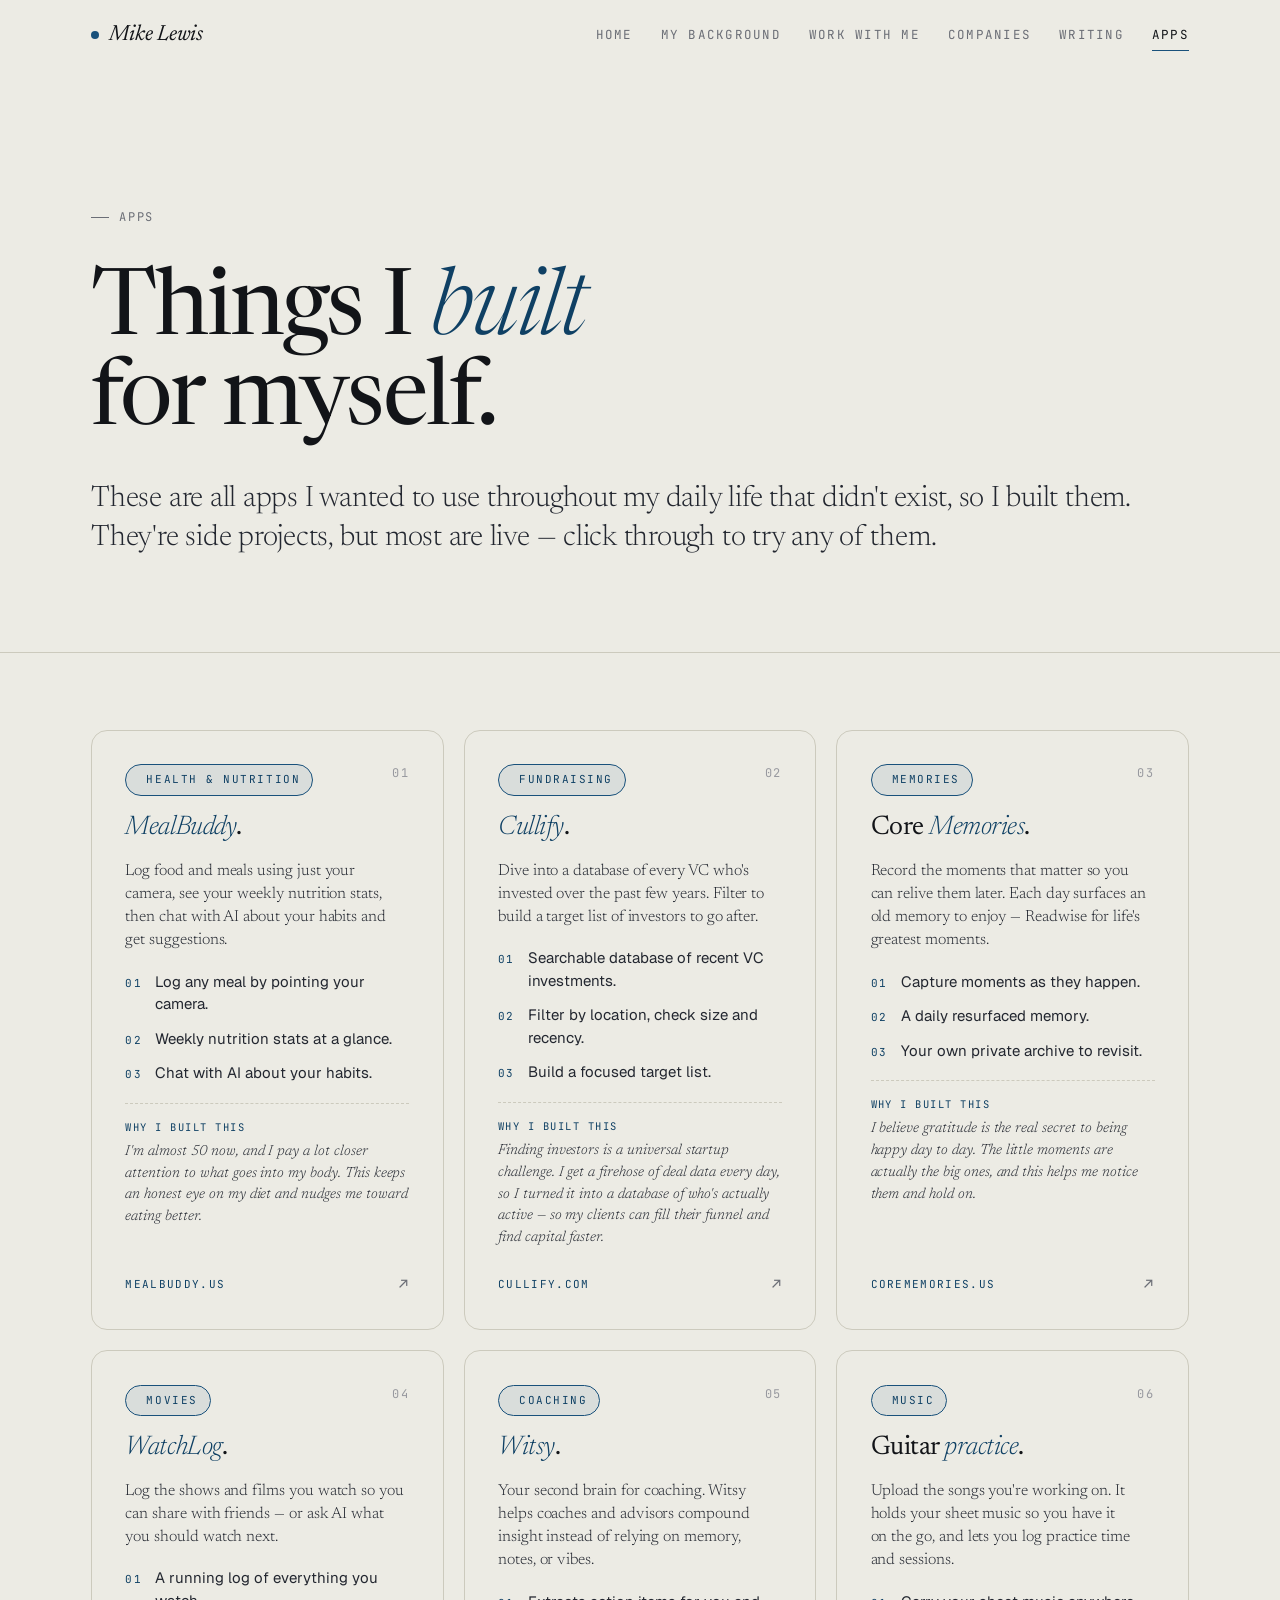
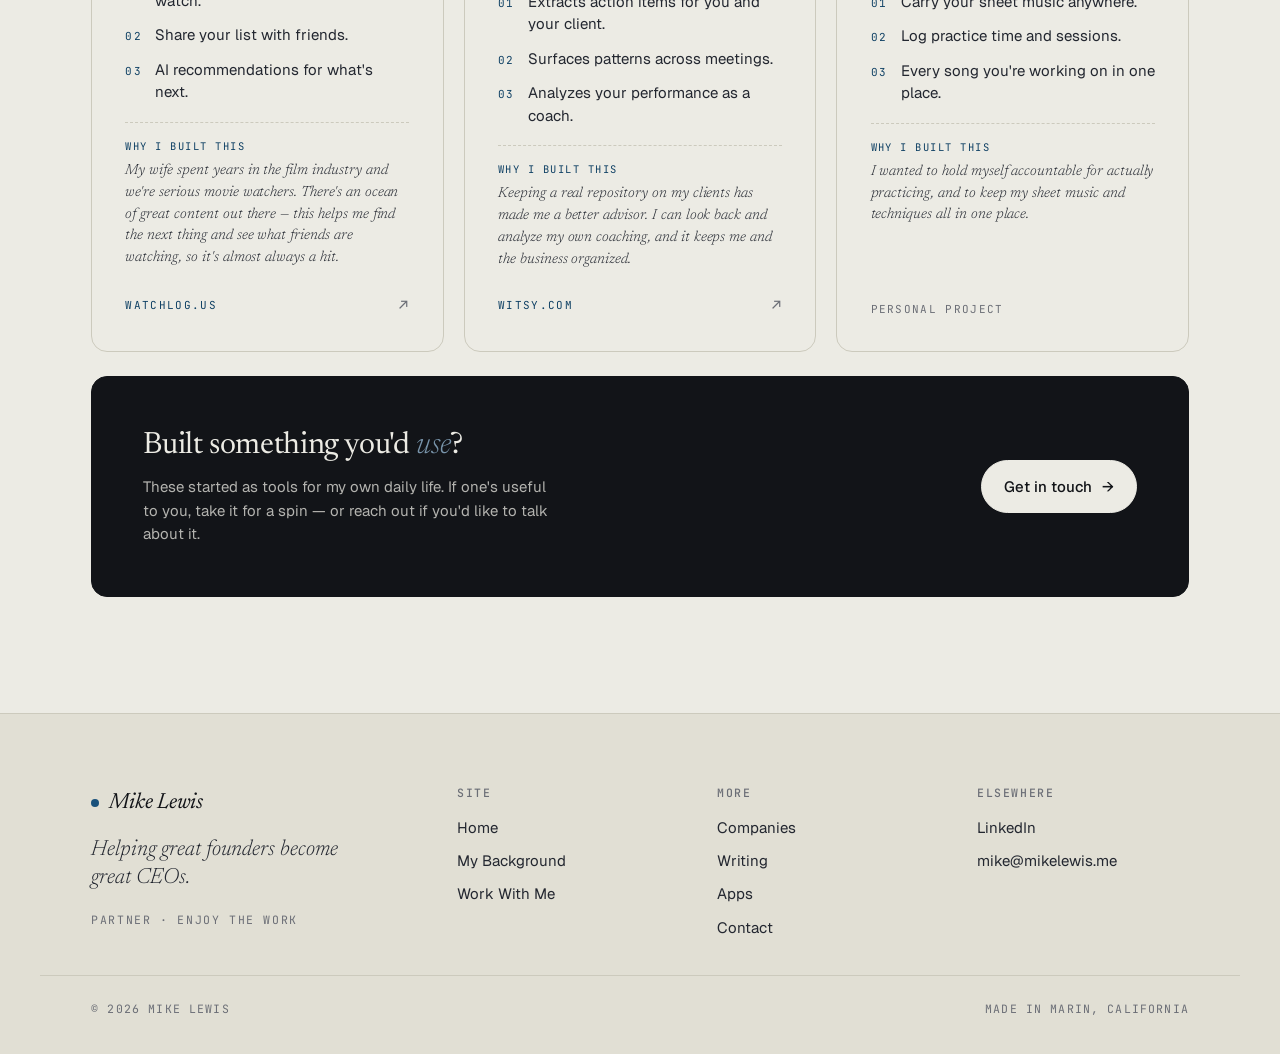
==== commit 6b0bd5b3: "Add breathing room between header divider and content on apps + contact pages" ====
--- a/apps.html
+++ b/apps.html
@@ -210,7 +210,7 @@
     </div>
   </section>
 
-  <section style="padding-top: 0;" data-screen-label="Apps / The apps">
+  <section style="padding-top: clamp(48px, 6vw, 80px);" data-screen-label="Apps / The apps">
     <div class="wrap">
       <div class="apps">
 
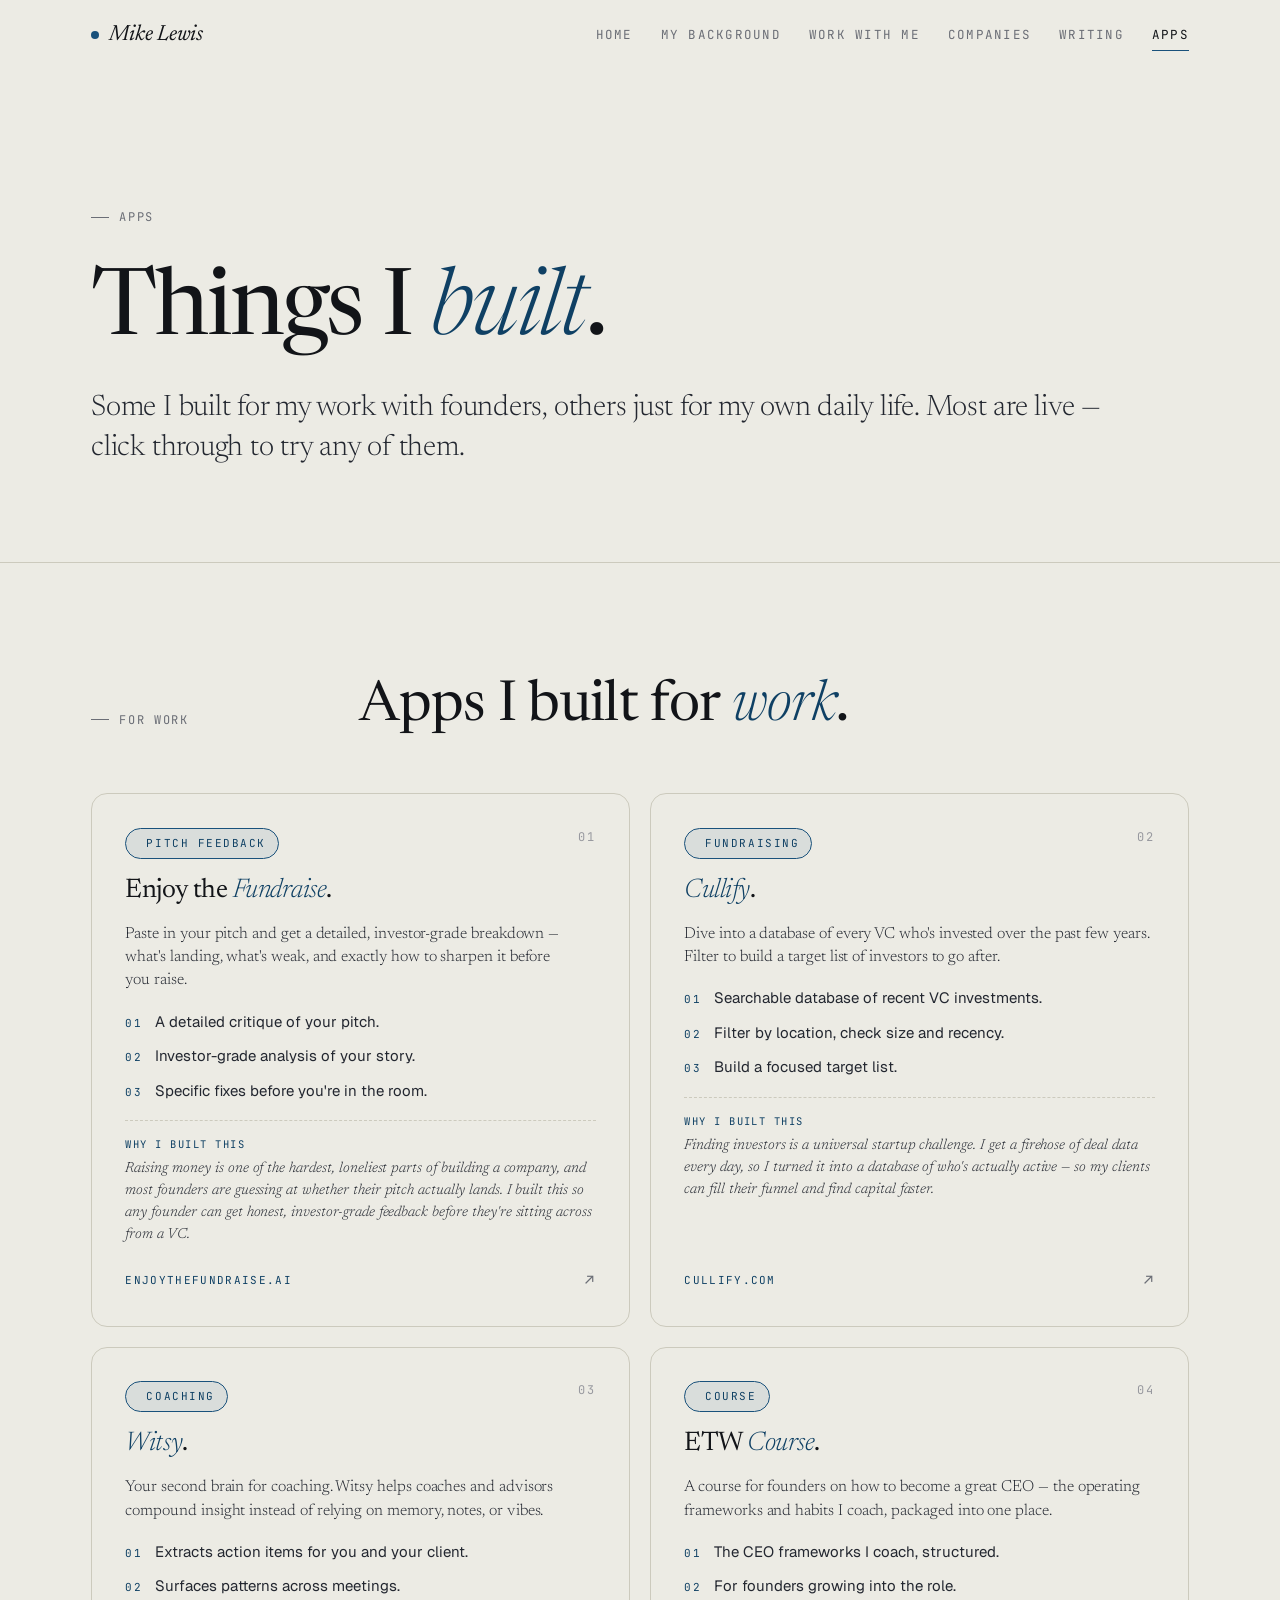
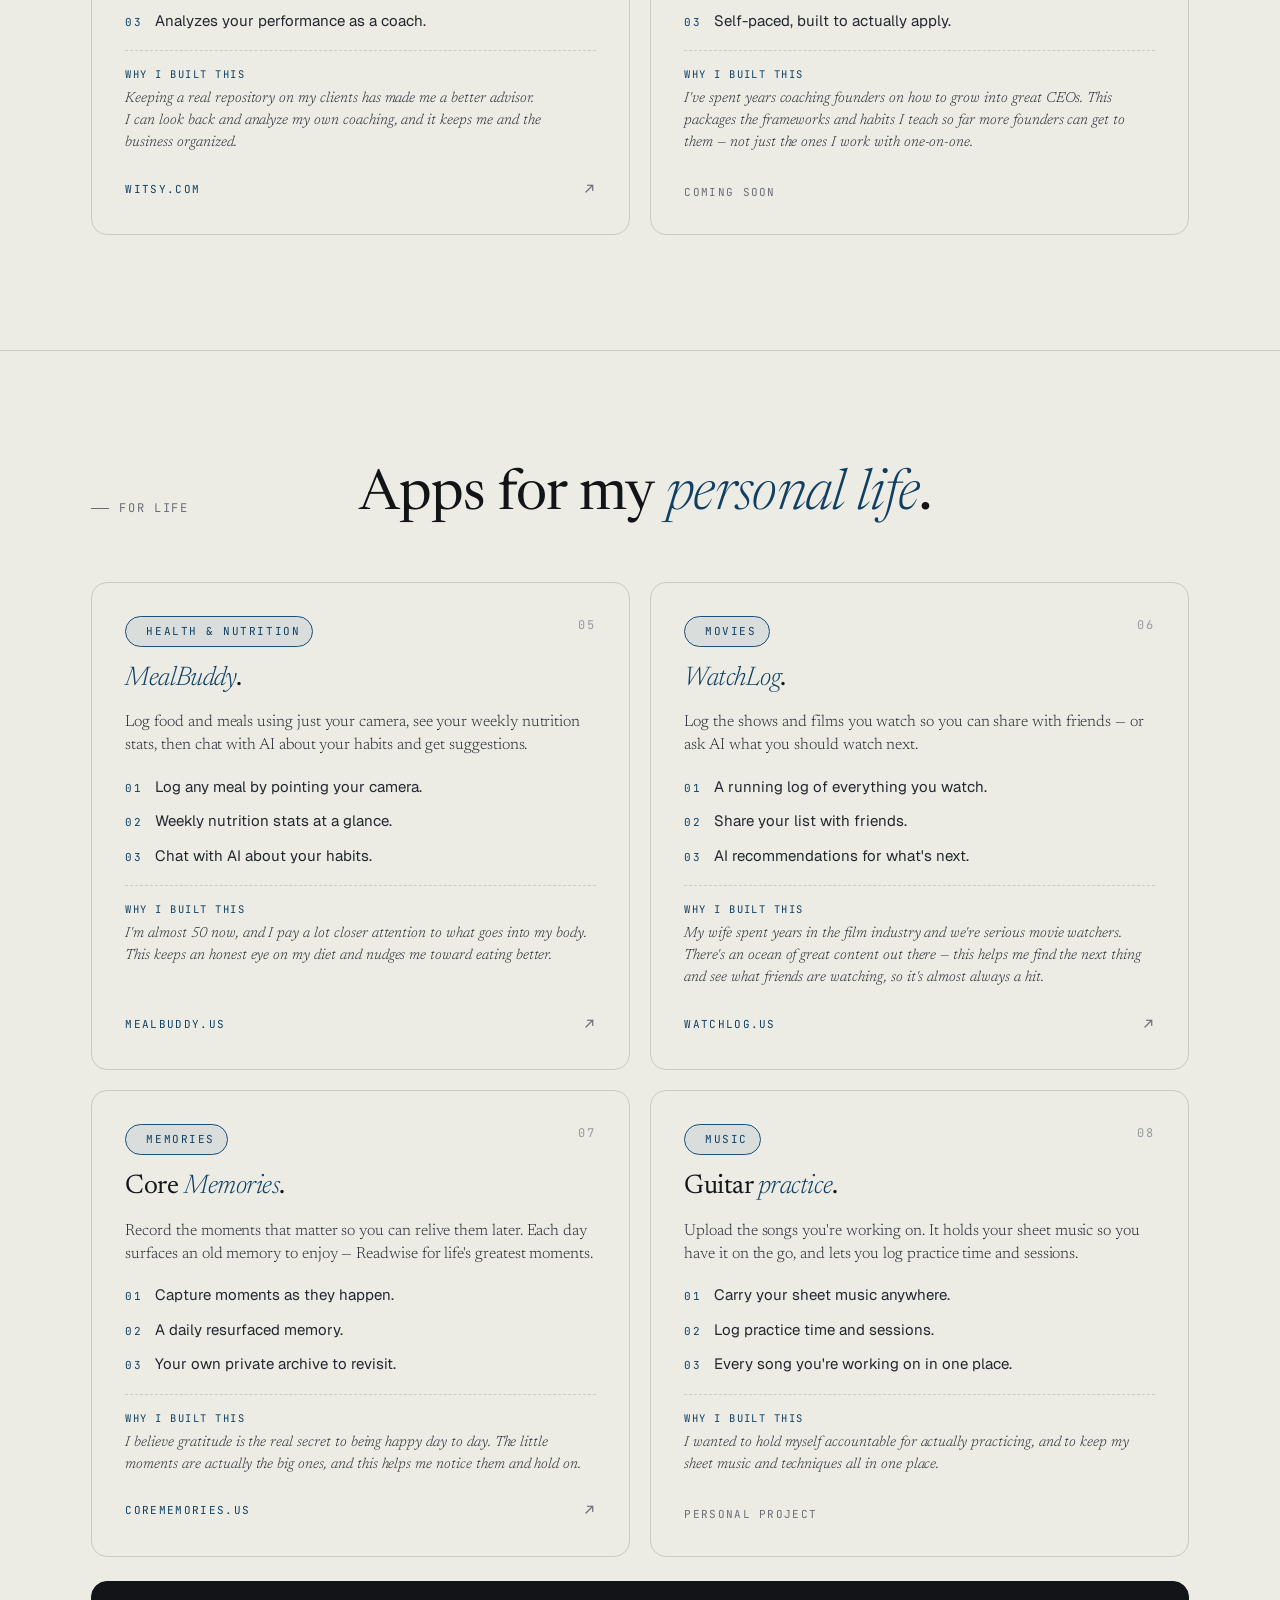
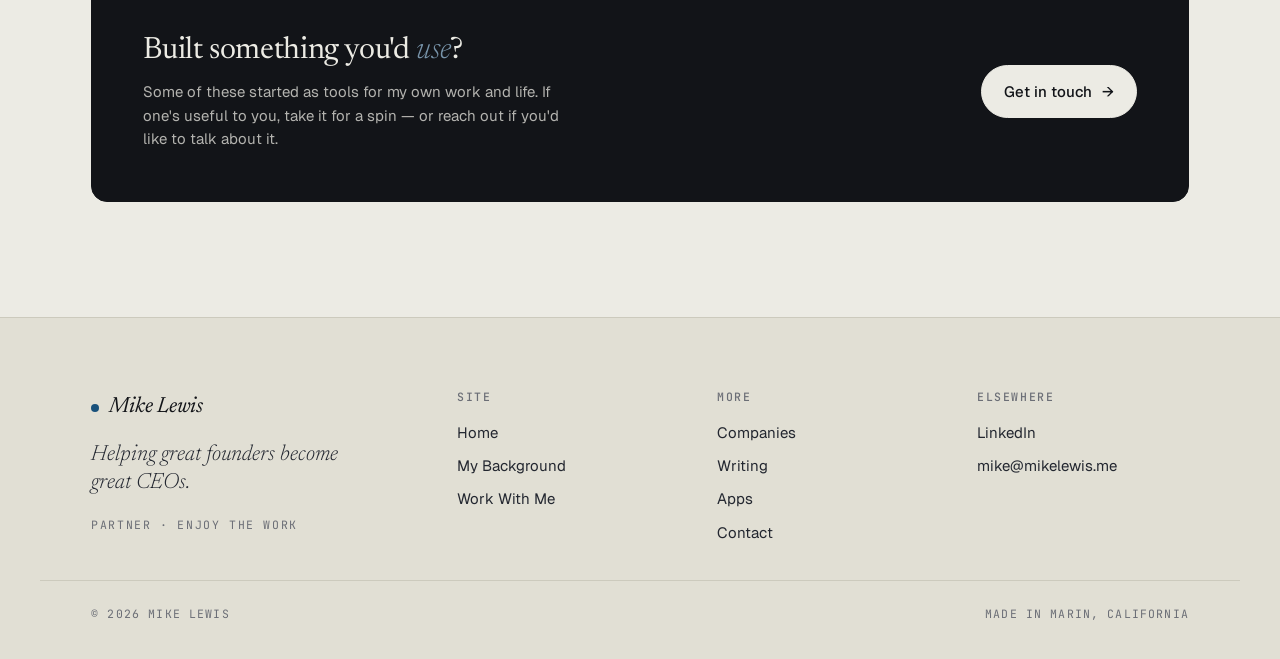
==== commit 268e9f10: "Restructure apps into work + personal groups, add Enjoy the Fundraise and ETW Course" ====
--- a/apps.html
+++ b/apps.html
@@ -4,12 +4,12 @@
   <meta charset="utf-8" />
   <meta name="viewport" content="width=device-width, initial-scale=1" />
   <title>Apps — Mike Lewis</title>
-  <meta name="description" content="Apps Mike Lewis built for his own daily life — MealBuddy, WatchLog, Core Memories, Cullify, Witsy and more. Most are live; try any of them." />
+  <meta name="description" content="Apps Mike Lewis built — for his work with founders and for his own daily life. Most are live; try any of them." />
   <link rel="icon" type="image/svg+xml" href="favicon.svg" />
   <meta property="og:type" content="website" />
   <meta property="og:site_name" content="Mike Lewis" />
   <meta property="og:title" content="Apps — Mike Lewis" />
-  <meta property="og:description" content="Apps Mike Lewis built for his own daily life — MealBuddy, WatchLog, Core Memories, Cullify, Witsy and more. Most are live; try any of them." />
+  <meta property="og:description" content="Apps Mike Lewis built — for his work with founders and for his own daily life. Most are live; try any of them." />
   <meta property="og:image" content="https://mikelewis.me/images/Main%20Image%20of%20Mike.jpg" />
   <meta property="og:url" content="https://mikelewis.me/apps.html" />
   <meta name="twitter:card" content="summary_large_image" />
@@ -22,10 +22,9 @@
     /* App grid ---------------------------------------------------- */
     .apps {
       display: grid;
-      grid-template-columns: repeat(3, 1fr);
+      grid-template-columns: repeat(2, 1fr);
       gap: 20px;
     }
-    @media (max-width: 980px) { .apps { grid-template-columns: 1fr 1fr; } }
     @media (max-width: 680px) { .apps { grid-template-columns: 1fr; } }
 
     .app {
@@ -200,24 +199,132 @@
     <div class="wrap">
       <p class="eyebrow reveal">Apps</p>
       <h1 class="reveal" style="margin-top:28px;">
-        Things I <em>built</em> for myself.
+        Things I <em>built</em>.
       </h1>
       <p class="lede reveal">
-        These are all apps I wanted to use throughout my daily life that didn't
-        exist, so I built them. They're side projects, but most are live — click
-        through to try any of them.
+        Some I built for my work with founders, others just for my own daily
+        life. Most are live — click through to try any of them.
       </p>
     </div>
   </section>
 
-  <section style="padding-top: clamp(48px, 6vw, 80px);" data-screen-label="Apps / The apps">
+  <!-- WORK -->
+  <section data-screen-label="Apps / For work">
     <div class="wrap">
+      <div class="section-head reveal">
+        <div class="label"><span class="eyebrow">For work</span></div>
+        <h2>Apps I built for <em>work</em>.</h2>
+      </div>
+
       <div class="apps">
 
+        <a class="app reveal" href="https://enjoythefundraise.ai" target="_blank" rel="noopener" data-screen-label="Apps / Enjoy the Fundraise">
+          <div class="top-row">
+            <span class="cat"><span class="dot"></span> Pitch Feedback</span>
+            <span class="index">01</span>
+          </div>
+          <h3>Enjoy the <em>Fundraise</em>.</h3>
+          <p class="desc">
+            Paste in your pitch and get a detailed, investor-grade breakdown —
+            what's landing, what's weak, and exactly how to sharpen it before
+            you raise.
+          </p>
+          <ul class="features">
+            <li><span class="k">01</span><span>A detailed critique of your pitch.</span></li>
+            <li><span class="k">02</span><span>Investor-grade analysis of your story.</span></li>
+            <li><span class="k">03</span><span>Specific fixes before you're in the room.</span></li>
+          </ul>
+          <div class="why">
+            <span class="lbl">Why I built this</span>
+            <p>Raising money is one of the hardest, loneliest parts of building a company, and most founders are guessing at whether their pitch actually lands. I built this so any founder can get honest, investor-grade feedback before they're sitting across from a VC.</p>
+          </div>
+          <div class="foot"><span class="domain">enjoythefundraise.ai</span><span class="arrow">↗</span></div>
+        </a>
+
+        <a class="app reveal" href="https://cullify.com" target="_blank" rel="noopener" data-screen-label="Apps / Cullify">
+          <div class="top-row">
+            <span class="cat"><span class="dot"></span> Fundraising</span>
+            <span class="index">02</span>
+          </div>
+          <h3><em>Cullify</em>.</h3>
+          <p class="desc">
+            Dive into a database of every VC who's invested over the past few
+            years. Filter to build a target list of investors to go after.
+          </p>
+          <ul class="features">
+            <li><span class="k">01</span><span>Searchable database of recent VC investments.</span></li>
+            <li><span class="k">02</span><span>Filter by location, check size and recency.</span></li>
+            <li><span class="k">03</span><span>Build a focused target list.</span></li>
+          </ul>
+          <div class="why">
+            <span class="lbl">Why I built this</span>
+            <p>Finding investors is a universal startup challenge. I get a firehose of deal data every day, so I turned it into a database of who's actually active — so my clients can fill their funnel and find capital faster.</p>
+          </div>
+          <div class="foot"><span class="domain">cullify.com</span><span class="arrow">↗</span></div>
+        </a>
+
+        <a class="app reveal" href="https://witsy.com" target="_blank" rel="noopener" data-screen-label="Apps / Witsy">
+          <div class="top-row">
+            <span class="cat"><span class="dot"></span> Coaching</span>
+            <span class="index">03</span>
+          </div>
+          <h3><em>Witsy</em>.</h3>
+          <p class="desc">
+            Your second brain for coaching. Witsy helps coaches and advisors
+            compound insight instead of relying on memory, notes, or vibes.
+          </p>
+          <ul class="features">
+            <li><span class="k">01</span><span>Extracts action items for you and your client.</span></li>
+            <li><span class="k">02</span><span>Surfaces patterns across meetings.</span></li>
+            <li><span class="k">03</span><span>Analyzes your performance as a coach.</span></li>
+          </ul>
+          <div class="why">
+            <span class="lbl">Why I built this</span>
+            <p>Keeping a real repository on my clients has made me a better advisor. I can look back and analyze my own coaching, and it keeps me and the business organized.</p>
+          </div>
+          <div class="foot"><span class="domain">witsy.com</span><span class="arrow">↗</span></div>
+        </a>
+
+        <article class="app reveal" data-screen-label="Apps / ETW Course">
+          <div class="top-row">
+            <span class="cat"><span class="dot"></span> Course</span>
+            <span class="index">04</span>
+          </div>
+          <h3>ETW <em>Course</em>.</h3>
+          <p class="desc">
+            A course for founders on how to become a great CEO — the operating
+            frameworks and habits I coach, packaged into one place.
+          </p>
+          <ul class="features">
+            <li><span class="k">01</span><span>The CEO frameworks I coach, structured.</span></li>
+            <li><span class="k">02</span><span>For founders growing into the role.</span></li>
+            <li><span class="k">03</span><span>Self-paced, built to actually apply.</span></li>
+          </ul>
+          <div class="why">
+            <span class="lbl">Why I built this</span>
+            <p>I've spent years coaching founders on how to grow into great CEOs. This packages the frameworks and habits I teach so far more founders can get to them — not just the ones I work with one-on-one.</p>
+          </div>
+          <div class="foot"><span class="private">Coming soon</span></div>
+        </article>
+
+      </div>
+    </div>
+  </section>
+
+  <!-- PERSONAL -->
+  <section data-screen-label="Apps / For life">
+    <div class="wrap">
+      <div class="section-head reveal">
+        <div class="label"><span class="eyebrow">For life</span></div>
+        <h2>Apps for my <em>personal life</em>.</h2>
+      </div>
+
+      <div class="apps">
+
         <a class="app reveal" href="https://mealbuddy.us" target="_blank" rel="noopener" data-screen-label="Apps / MealBuddy">
           <div class="top-row">
             <span class="cat"><span class="dot"></span> Health &amp; Nutrition</span>
-            <span class="index">01</span>
+            <span class="index">05</span>
           </div>
           <h3><em>MealBuddy</em>.</h3>
           <p class="desc">
@@ -236,32 +343,32 @@
           <div class="foot"><span class="domain">mealbuddy.us</span><span class="arrow">↗</span></div>
         </a>
 
-        <a class="app reveal" href="https://cullify.com" target="_blank" rel="noopener" data-screen-label="Apps / Cullify">
-          <div class="top-row">
-            <span class="cat"><span class="dot"></span> Fundraising</span>
-            <span class="index">02</span>
-          </div>
-          <h3><em>Cullify</em>.</h3>
-          <p class="desc">
-            Dive into a database of every VC who's invested over the past few
-            years. Filter to build a target list of investors to go after.
-          </p>
-          <ul class="features">
-            <li><span class="k">01</span><span>Searchable database of recent VC investments.</span></li>
-            <li><span class="k">02</span><span>Filter by location, check size and recency.</span></li>
-            <li><span class="k">03</span><span>Build a focused target list.</span></li>
-          </ul>
-          <div class="why">
-            <span class="lbl">Why I built this</span>
-            <p>Finding investors is a universal startup challenge. I get a firehose of deal data every day, so I turned it into a database of who's actually active — so my clients can fill their funnel and find capital faster.</p>
-          </div>
-          <div class="foot"><span class="domain">cullify.com</span><span class="arrow">↗</span></div>
+        <a class="app reveal" href="https://watchlog.us" target="_blank" rel="noopener" data-screen-label="Apps / WatchLog">
+          <div class="top-row">
+            <span class="cat"><span class="dot"></span> Movies</span>
+            <span class="index">06</span>
+          </div>
+          <h3><em>WatchLog</em>.</h3>
+          <p class="desc">
+            Log the shows and films you watch so you can share with friends — or
+            ask AI what you should watch next.
+          </p>
+          <ul class="features">
+            <li><span class="k">01</span><span>A running log of everything you watch.</span></li>
+            <li><span class="k">02</span><span>Share your list with friends.</span></li>
+            <li><span class="k">03</span><span>AI recommendations for what's next.</span></li>
+          </ul>
+          <div class="why">
+            <span class="lbl">Why I built this</span>
+            <p>My wife spent years in the film industry and we're serious movie watchers. There's an ocean of great content out there — this helps me find the next thing and see what friends are watching, so it's almost always a hit.</p>
+          </div>
+          <div class="foot"><span class="domain">watchlog.us</span><span class="arrow">↗</span></div>
         </a>
 
         <a class="app reveal" href="https://corememories.us" target="_blank" rel="noopener" data-screen-label="Apps / Core Memories">
           <div class="top-row">
             <span class="cat"><span class="dot"></span> Memories</span>
-            <span class="index">03</span>
+            <span class="index">07</span>
           </div>
           <h3>Core <em>Memories</em>.</h3>
           <p class="desc">
@@ -280,54 +387,10 @@
           <div class="foot"><span class="domain">corememories.us</span><span class="arrow">↗</span></div>
         </a>
 
-        <a class="app reveal" href="https://watchlog.us" target="_blank" rel="noopener" data-screen-label="Apps / WatchLog">
-          <div class="top-row">
-            <span class="cat"><span class="dot"></span> Movies</span>
-            <span class="index">04</span>
-          </div>
-          <h3><em>WatchLog</em>.</h3>
-          <p class="desc">
-            Log the shows and films you watch so you can share with friends — or
-            ask AI what you should watch next.
-          </p>
-          <ul class="features">
-            <li><span class="k">01</span><span>A running log of everything you watch.</span></li>
-            <li><span class="k">02</span><span>Share your list with friends.</span></li>
-            <li><span class="k">03</span><span>AI recommendations for what's next.</span></li>
-          </ul>
-          <div class="why">
-            <span class="lbl">Why I built this</span>
-            <p>My wife spent years in the film industry and we're serious movie watchers. There's an ocean of great content out there — this helps me find the next thing and see what friends are watching, so it's almost always a hit.</p>
-          </div>
-          <div class="foot"><span class="domain">watchlog.us</span><span class="arrow">↗</span></div>
-        </a>
-
-        <a class="app reveal" href="https://witsy.com" target="_blank" rel="noopener" data-screen-label="Apps / Witsy">
-          <div class="top-row">
-            <span class="cat"><span class="dot"></span> Coaching</span>
-            <span class="index">05</span>
-          </div>
-          <h3><em>Witsy</em>.</h3>
-          <p class="desc">
-            Your second brain for coaching. Witsy helps coaches and advisors
-            compound insight instead of relying on memory, notes, or vibes.
-          </p>
-          <ul class="features">
-            <li><span class="k">01</span><span>Extracts action items for you and your client.</span></li>
-            <li><span class="k">02</span><span>Surfaces patterns across meetings.</span></li>
-            <li><span class="k">03</span><span>Analyzes your performance as a coach.</span></li>
-          </ul>
-          <div class="why">
-            <span class="lbl">Why I built this</span>
-            <p>Keeping a real repository on my clients has made me a better advisor. I can look back and analyze my own coaching, and it keeps me and the business organized.</p>
-          </div>
-          <div class="foot"><span class="domain">witsy.com</span><span class="arrow">↗</span></div>
-        </a>
-
         <article class="app reveal" data-screen-label="Apps / Guitar practice">
           <div class="top-row">
             <span class="cat"><span class="dot"></span> Music</span>
-            <span class="index">06</span>
+            <span class="index">08</span>
           </div>
           <h3>Guitar <em>practice</em>.</h3>
           <p class="desc">
@@ -351,7 +414,7 @@
       <div class="apps-note reveal">
         <div>
           <h3>Built something you'd <em>use</em>?</h3>
-          <p>These started as tools for my own daily life. If one's useful to you, take it for a spin — or reach out if you'd like to talk about it.</p>
+          <p>Some of these started as tools for my own work and life. If one's useful to you, take it for a spin — or reach out if you'd like to talk about it.</p>
         </div>
         <a href="contact.html" class="btn">Get in touch <span class="arrow">→</span></a>
       </div>
